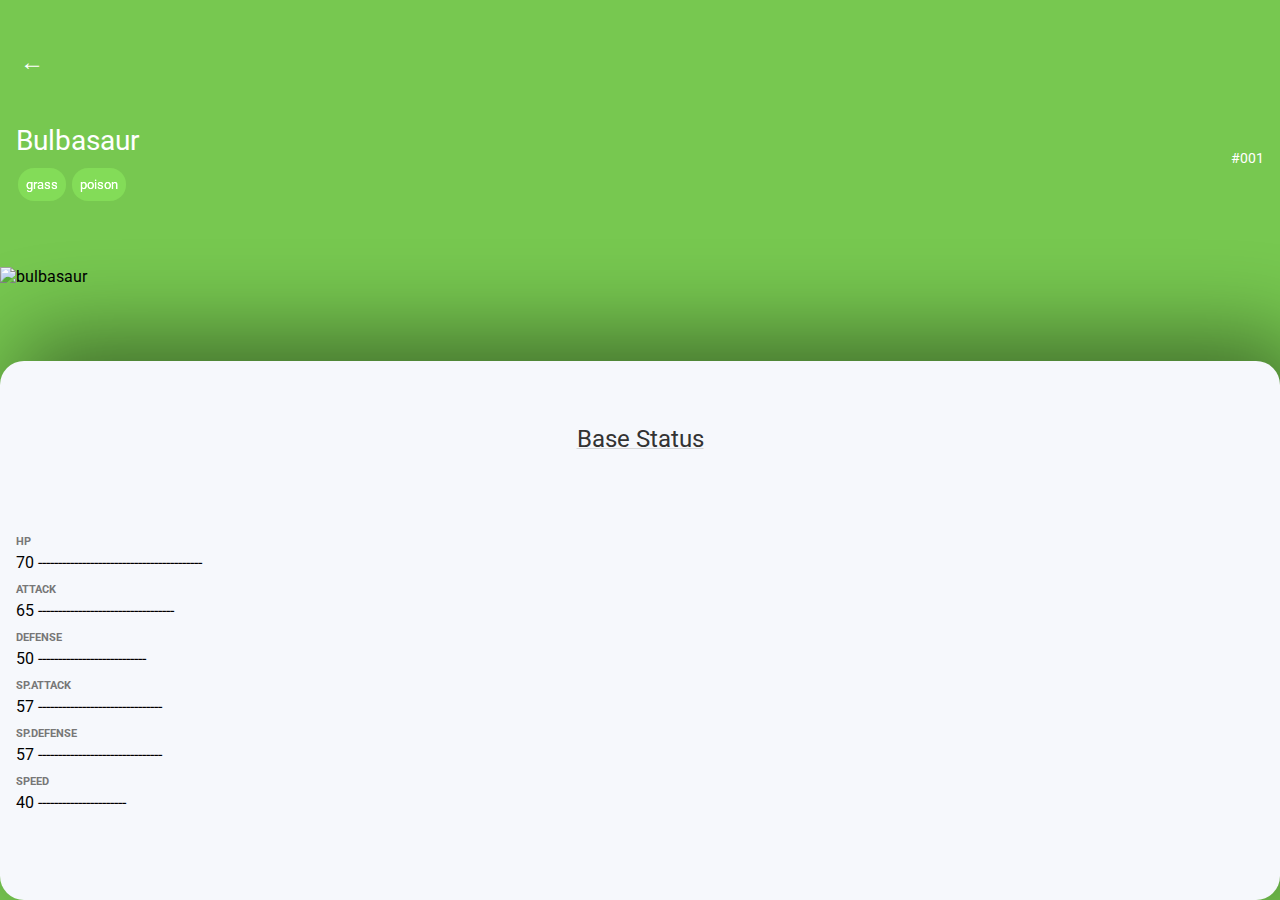
==== info-pokemon.html @ bbedbe47 "pokedex desafio dio" ====
<!DOCTYPE html>
<html lang="en">

<head>
    <meta charset="UTF-8">
    <meta name="viewport" content="width=device-width, initial-scale=1.0">
    <link rel="stylesheet" href="assets/style/style.css">

    <link rel="preconnect" href="https://fonts.googleapis.com">
    <link rel="preconnect" href="https://fonts.gstatic.com" crossorigin>
    <link href="https://fonts.googleapis.com/css2?family=Roboto:wght@100;300;500;700&display=swap" rel="stylesheet">

    <title>Pokedex</title>
</head>

<body class="grass">
    <section class="content-target">
        <a href="index.html">←</a>
        <div class="ordem">
            <span class="nome">bulbasaur</span>
            <span class="numero">#001</span>
        </div>
        <div class="detalhe">
            <span class="tipo grass">grass</span>
            <span class="tipo grass">poison</span>
        </div>
        <img src="https://raw.githubusercontent.com/PokeAPI/sprites/master/sprites/pokemon/other/dream-world/1.svg"
            alt="bulbasaur">

        <article class="detail-target">
            <p>Base Status</p>

            <div class="grid-status">
                <h6>HP</h6>
                <div>
                    <span>70</span>
                    <span>-----------------------------------------</span>
                </div>
                <h6>ATTACK</h6>
                <div>
                    <span>65</span>
                    <span>----------------------------------</span>
                </div>
                <h6>DEFENSE</h6>
                <div>
                    <span>50</span>
                    <span>---------------------------</span>
                </div>
                <h6>SP.ATTACK</h6>
                <div>
                    <span>57</span>
                    <span>-------------------------------</span>
                </div>
                <h6>SP.DEFENSE</h6>
                <div>
                    <span>57</span>
                    <span>-------------------------------</span>
                </div>
                <h6>SPEED</h6>
                <div>
                    <span>40</span>
                    <span>----------------------</span>
                </div>
            </div>
        </article>

    </section>

    <script src="assets/js/pokemon-model.js"></script>
    <script src="assets/js/poke-api.js"></script>
</body>

</html>
---- assets/style/style.css ----
/* reset css */
* {
    margin: 0;
    padding: 0;
    box-sizing: border-box;
    font-family: 'Roboto', sans-serif;
}

body {
    background-color: #f6f8fc;
}

/* cores dos pokemons pelo tipo */
.normal {
    background-color: #a6a877;
}

.grass {
    background-color: #77c850;
}

.fire {
    background-color: #ee7f30;
}

.water {
    background-color: #678fee;
}

.electric {
    background-color: #f7cf2e;
}

.ice {
    background-color: #98d5d7;
}

.ground {
    background-color: #dfbf69;
}

.flying {
    background-color: #a98ff0;
}

.poison {
    background-color: #a040a0;
}

.fighting {
    background-color: #bf3029;
}

.psychic {
    background-color: #f65687;
}

.dark {
    background-color: #725847;
}

.rock {
    background-color: #b8a137;
}

.bug {
    background-color: #a8b720;
}

.ghost {
    background-color: #6e5896;
}

.steel {
    background-color: #b9b7cf;
}

.dragon {
    background-color: #6f38f6;
}

.fairy {
    background-color: #f9aec7;
}

/* estilização mobile da lista de pokemons */
.content {
    padding: 1rem;
    background-color: #fff;
    height: 100vh;
    width: 100vw;
}

.pokemons {
    list-style: none;
    display: grid;
    grid-template-columns: 1fr;
}

.pokemon {
    margin: 0.5rem;
    padding: 1rem;
    border-radius: 1rem;
    display: flex;
    flex-direction: column;
}

.name {
    color: #fff;
    margin-bottom: 0.25rem;
    text-transform: capitalize;
}

.pokemon .detail {
    display: flex;
    flex-direction: row;
    align-items: center;
    justify-content: space-between;
}

.pokemon .number {
    color: #000;
    opacity: 0.3;
    text-align: right;
    font-size: 0.625rem;
}

.pokemon .detail .types {
    list-style: none;
}

.pokemon .detail .type {
    color: #fff;
    padding: 0.25rem 0.5rem;
    margin: 0.25rem 0;
    text-align: center;
    border-radius: 1rem;
    font-size: 0.625rem;
    filter: brightness(1.1);
}

.pokemon .detail img {
    max-width: 100%;
    height: 70px;
}

.pagination {
    display: flex;
    flex-direction: row;
    justify-content: center;
    align-items: center;
    width: 100%;
    padding: 1rem;
}

button {
    color: #fff;
    background-color: #6c79db;
    border: none;
    border-radius: 1rem;
    padding: 0.25rem 0.5rem;
    margin: 0.25rem 0;
    font-size: 0.625rem;
    cursor: pointer;
}

/* estilização mobile do pokemon selecionado */

.content-target {
    padding-top: 3rem;
    height: 100vh;
    width: 100vw;
    display: flex;
    flex-direction: column;
}

.content-target a {
    text-decoration: none;
    color: #fff;
    padding: 0 1.25rem;
    text-align: center;
    font-size: 1.5rem;
    width: 30px;
}

.content-target .ordem {
    margin: 3rem 1rem 0rem 1rem;
    color: #fff;
    text-transform: capitalize;
    display: flex;
    justify-content: space-between;
}

.ordem .nome {
    font-size: 1.75rem;
}

.ordem .numero {
    font-size: .85rem;
    margin-top: 26px;
}

.detalhe {
    margin: 0.15rem 0.15rem 0.15rem 1.15rem;
    display: flex;
    gap: 0.35rem;
    align-items: center;
}

.detalhe .tipo {
    color: #fff;
    padding: 0.55rem 0.5rem;
    text-align: center;
    font-size: 0.8rem;
    border-radius: 1rem;
    filter: brightness(1.1);
}

.content-target img {
    max-width: 100%;
    height: 160px;
    margin-top: 4rem;
}

.detail-target {
    background-color: #f6f8fc;
    height: 100vh;
    width: 100vw;
    padding: 1rem;
    border-radius: 1.5rem;
    box-shadow: #00000079 20px -20px 90px 2px;
    display: flex;
    flex-direction: column;
    align-items: start;
    justify-content: space-around;
}

.detail-target p {
    font-size: 1.5rem;
    margin: 1.5rem auto;
    color: #333;
    text-decoration: 1px solid #7774 underline;
}

.grid-status {
    display: flex;
    flex-direction: column;
    align-items: start;
    margin-bottom: 3rem;
    
}

.grid-status h6 {
    padding-top: 0.7rem;
    padding-bottom: 0.3rem;
    color: #777;
}

.grid-status div {
    align-items: center;
    gap: 3rem;
}
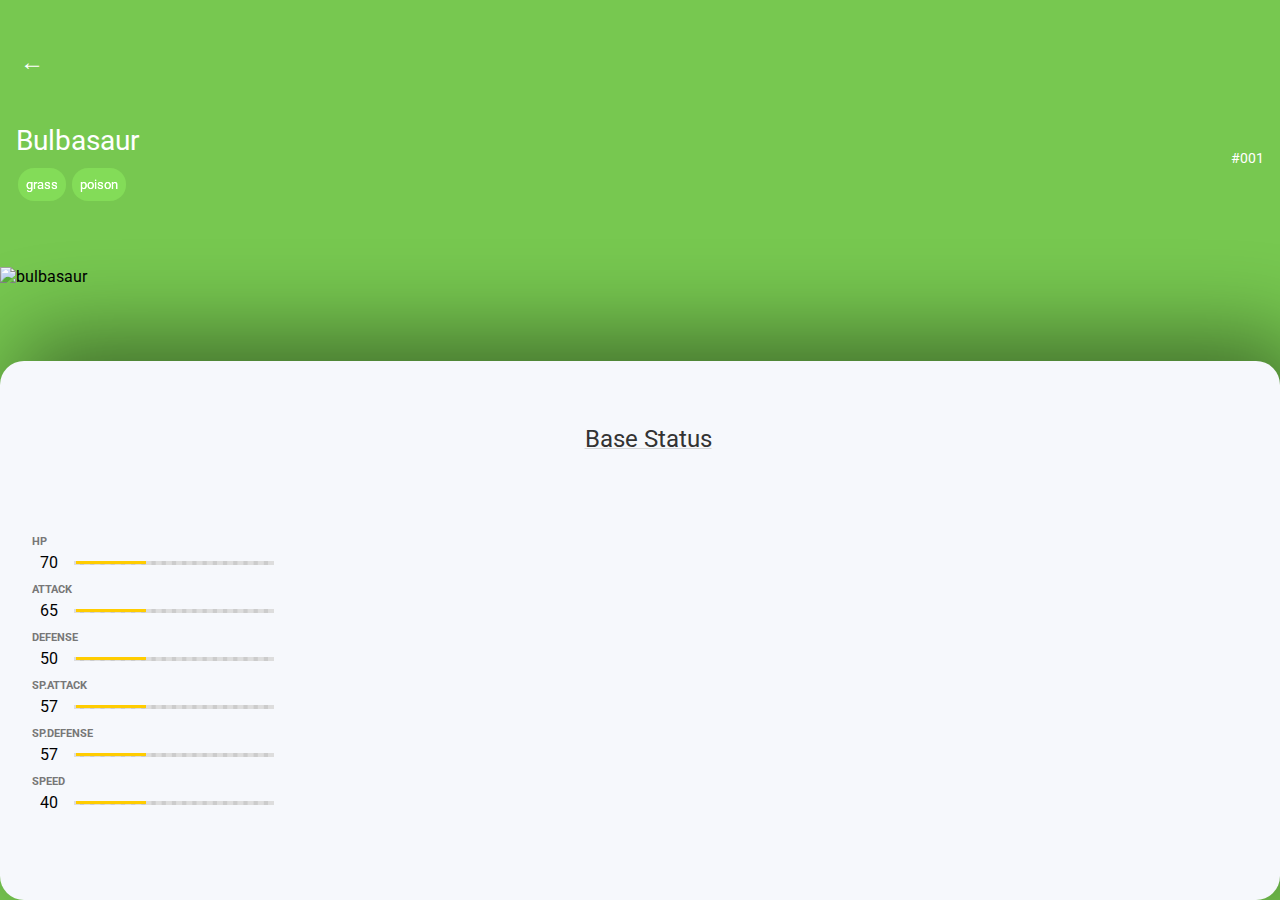
==== commit 4e7b7aaa: "pokedex desafio dio" ====
--- a/info-pokemon.html
+++ b/info-pokemon.html
@@ -34,32 +34,32 @@
                 <h6>HP</h6>
                 <div>
                     <span>70</span>
-                    <span>-----------------------------------------</span>
+                    <div class="barrinha"><span class="hp"></span></div>
                 </div>
                 <h6>ATTACK</h6>
                 <div>
                     <span>65</span>
-                    <span>----------------------------------</span>
+                    <div class="barrinha"><span class="atak"></span></div>
                 </div>
                 <h6>DEFENSE</h6>
                 <div>
                     <span>50</span>
-                    <span>---------------------------</span>
+                    <div class="barrinha"><span class="def"></span></div>
                 </div>
                 <h6>SP.ATTACK</h6>
                 <div>
                     <span>57</span>
-                    <span>-------------------------------</span>
+                    <div class="barrinha"><span class="sp-atak"></span></div>
                 </div>
                 <h6>SP.DEFENSE</h6>
                 <div>
                     <span>57</span>
-                    <span>-------------------------------</span>
+                    <div class="barrinha"><span class="sp-def"></span></div>
                 </div>
                 <h6>SPEED</h6>
                 <div>
                     <span>40</span>
-                    <span>----------------------</span>
+                    <div class="barrinha"><span class="speed"></span></div>
                 </div>
             </div>
         </article>
--- a/assets/style/style.css
+++ b/assets/style/style.css
@@ -226,7 +226,7 @@
     background-color: #f6f8fc;
     height: 100vh;
     width: 100vw;
-    padding: 1rem;
+    padding: 1rem 1rem 1rem 2rem;
     border-radius: 1.5rem;
     box-shadow: #00000079 20px -20px 90px 2px;
     display: flex;
@@ -257,6 +257,21 @@
 }
 
 .grid-status div {
-    align-items: center;
-    gap: 3rem;
+    display: flex;
+    align-items: center;
+    gap: 0.5rem;
+    margin-left: 0.5rem;
+}
+
+.barrinha {
+    width: 200px;
+    height: 3px;
+    background-color: #ccc;
+    border: 2px dashed #ddd;
+}
+
+.barrinha span {
+    height: 3px;
+    width: 70px;
+    background-color: #ffcc00;
 }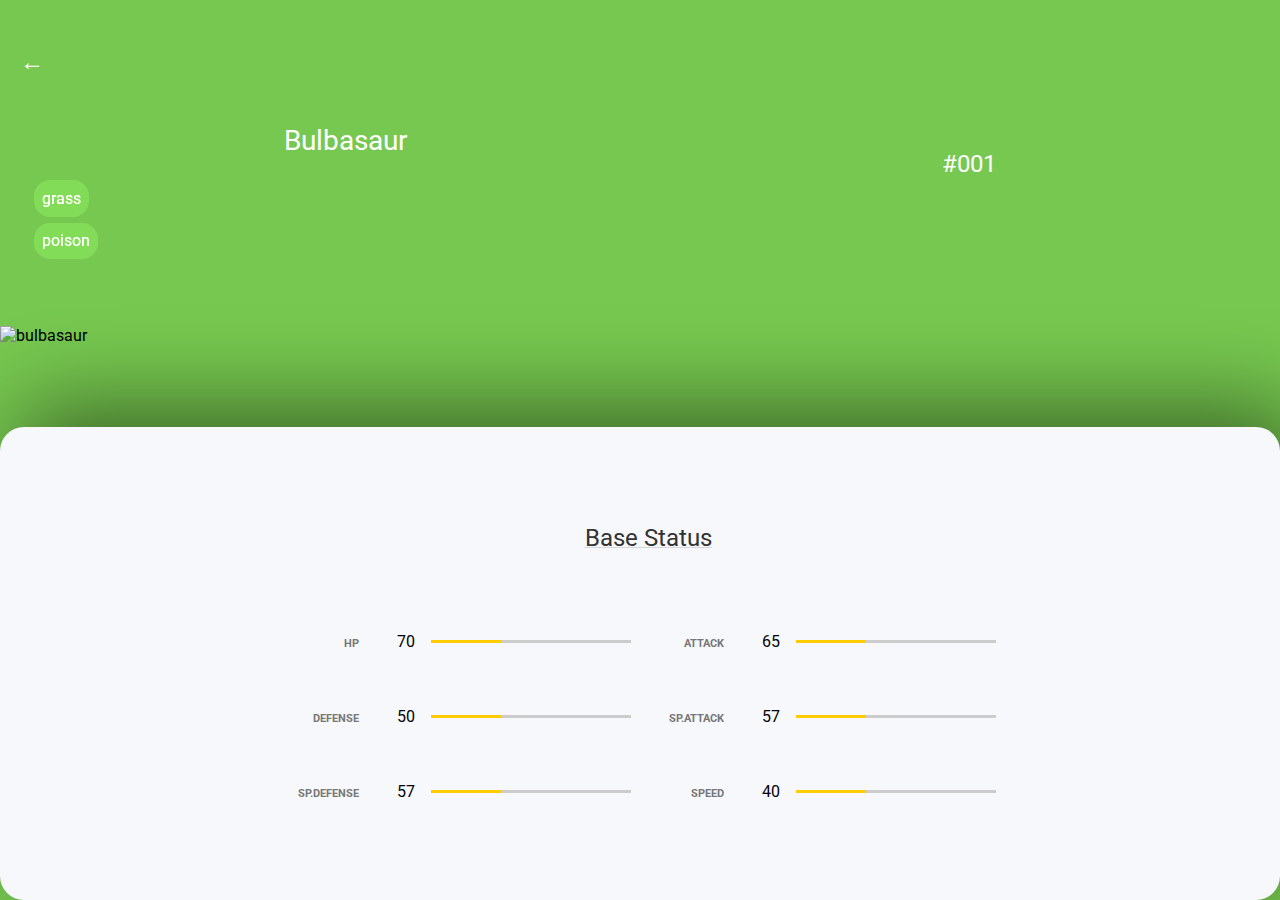
==== commit c68796c9: "pokedex desafio dio" ====
--- a/info-pokemon.html
+++ b/info-pokemon.html
@@ -5,6 +5,7 @@
     <meta charset="UTF-8">
     <meta name="viewport" content="width=device-width, initial-scale=1.0">
     <link rel="stylesheet" href="assets/style/style.css">
+    <link rel="stylesheet" href="assets/style/responsive.css">
 
     <link rel="preconnect" href="https://fonts.googleapis.com">
     <link rel="preconnect" href="https://fonts.gstatic.com" crossorigin>
@@ -30,7 +31,7 @@
         <article class="detail-target">
             <p>Base Status</p>
 
-            <div class="grid-status">
+            <div class="status">
                 <h6>HP</h6>
                 <div>
                     <span>70</span>
--- a/assets/style/style.css
+++ b/assets/style/style.css
@@ -232,7 +232,7 @@
     display: flex;
     flex-direction: column;
     align-items: start;
-    justify-content: space-around;
+    justify-content: space-evenly;
 }
 
 .detail-target p {
@@ -242,21 +242,21 @@
     text-decoration: 1px solid #7774 underline;
 }
 
-.grid-status {
-    display: flex;
-    flex-direction: column;
-    align-items: start;
+.status {
+    display: grid;
+    grid-template-columns: 1fr 5fr;
+    align-items: baseline;
     margin-bottom: 3rem;
-    
-}
-
-.grid-status h6 {
-    padding-top: 0.7rem;
-    padding-bottom: 0.3rem;
+    margin: 0 auto;
+}
+
+.status h6 {
+    text-align: end;
+    padding-bottom: 1.7rem;
     color: #777;
 }
 
-.grid-status div {
+.status div {
     display: flex;
     align-items: center;
     gap: 0.5rem;
@@ -267,7 +267,6 @@
     width: 200px;
     height: 3px;
     background-color: #ccc;
-    border: 2px dashed #ddd;
 }
 
 .barrinha span {
--- a/assets/style/responsive.css
+++ b/assets/style/responsive.css
@@ -0,0 +1,57 @@
+/* estilização responsiva da lista para computador */
+@media screen and (min-width: 992px) {
+    .content {
+        max-width: 992px;
+        height: auto;
+        margin: 1rem auto;
+        border-radius: 1rem;
+    }
+
+    .pokemons {
+        grid-template-columns: 1fr 1fr 1fr 1fr;
+    }
+}
+
+@media screen and (min-width: 576px) and (max-width: 991px) {
+    .pokemons {
+        grid-template-columns: 1fr 1fr 1fr;
+    }
+}
+
+@media screen and (min-width: 380px) and (max-width: 575px) {
+    .pokemons {
+        grid-template-columns: 1fr 1fr;
+    }
+}
+
+/* estilização responsiva do pokemon escolhido para computador */
+@media screen and (min-width: 770px) {
+    .status {
+        grid-template-columns: 1fr 4fr 1fr 4fr;
+        gap: 1.875rem;
+    }
+
+    .content-target img {
+        max-width: 100%;
+        height: 200px;
+        margin-top: 4rem;
+    }
+
+    .content-target .ordem {
+        justify-content: space-around;
+    }
+
+    .ordem .numero {
+        font-size: 1.5rem;
+    }
+    
+    .detalhe {
+        flex-direction: column;
+        align-items: baseline;
+    }
+
+    .detalhe .tipo {
+        font-size: 1rem;
+        margin-left: 1rem;
+    }
+}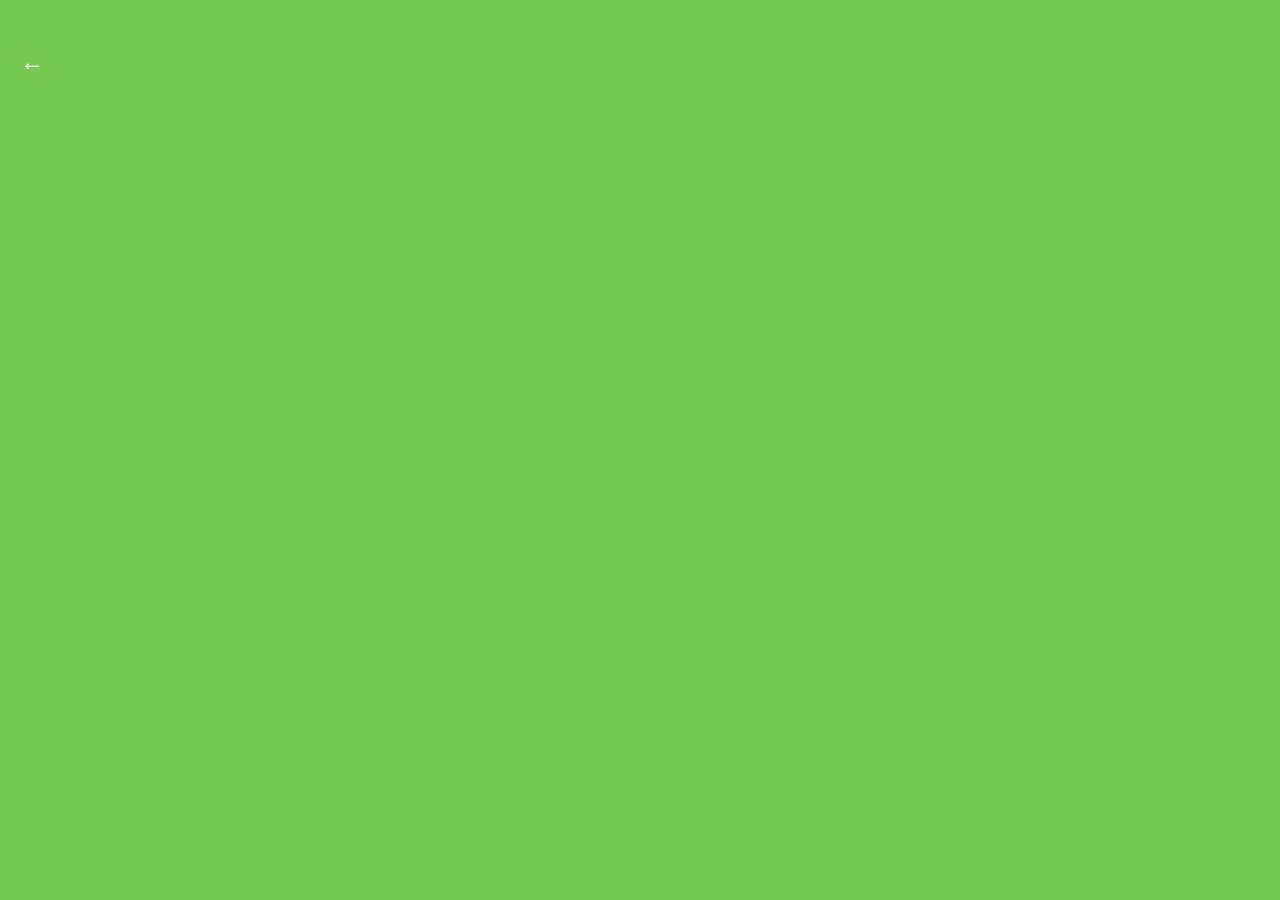
==== commit 5b324cd2: "pokedex desafio dio" ====
--- a/info-pokemon.html
+++ b/info-pokemon.html
@@ -17,7 +17,7 @@
 <body class="grass">
     <section class="content-target">
         <a href="index.html">←</a>
-        <div class="ordem">
+        <!-- <div class="ordem">
             <span class="nome">bulbasaur</span>
             <span class="numero">#001</span>
         </div>
@@ -63,12 +63,13 @@
                     <div class="barrinha"><span class="speed"></span></div>
                 </div>
             </div>
-        </article>
+        </article> -->
 
     </section>
 
     <script src="assets/js/pokemon-model.js"></script>
     <script src="assets/js/poke-api.js"></script>
+    <script src="assets/js/selected.js"></script>
 </body>
 
 </html>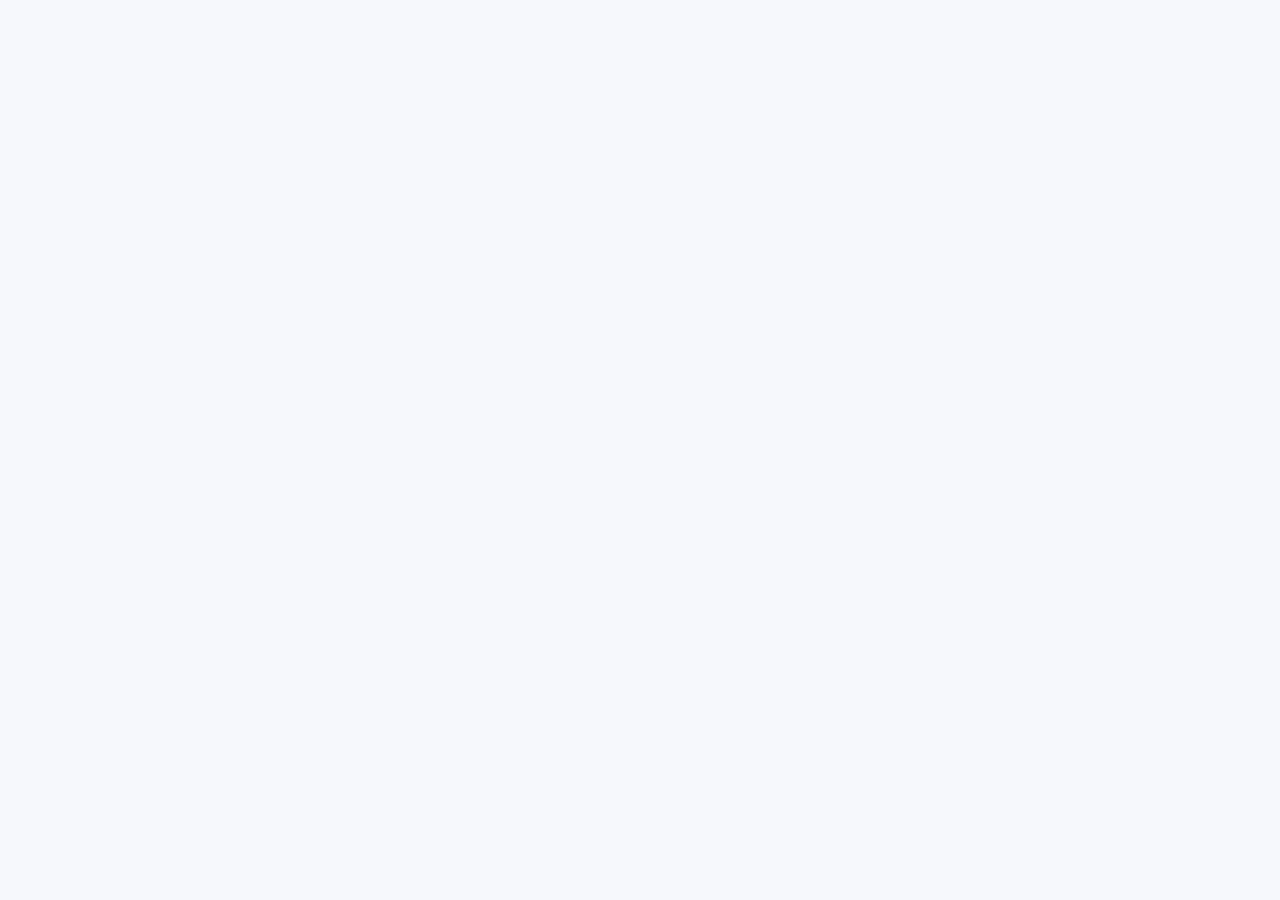
==== commit 2d21afe0: "pokedex desafio dio" ====
--- a/info-pokemon.html
+++ b/info-pokemon.html
@@ -4,9 +4,12 @@
 <head>
     <meta charset="UTF-8">
     <meta name="viewport" content="width=device-width, initial-scale=1.0">
+
+    <!-- CSS -->
     <link rel="stylesheet" href="assets/style/style.css">
     <link rel="stylesheet" href="assets/style/responsive.css">
 
+    <!-- Font Roboto -->
     <link rel="preconnect" href="https://fonts.googleapis.com">
     <link rel="preconnect" href="https://fonts.gstatic.com" crossorigin>
     <link href="https://fonts.googleapis.com/css2?family=Roboto:wght@100;300;500;700&display=swap" rel="stylesheet">
@@ -14,61 +17,13 @@
     <title>Pokedex</title>
 </head>
 
-<body class="grass">
+<body>
     <section class="content-target">
-        <a href="index.html">←</a>
-        <!-- <div class="ordem">
-            <span class="nome">bulbasaur</span>
-            <span class="numero">#001</span>
-        </div>
-        <div class="detalhe">
-            <span class="tipo grass">grass</span>
-            <span class="tipo grass">poison</span>
-        </div>
-        <img src="https://raw.githubusercontent.com/PokeAPI/sprites/master/sprites/pokemon/other/dream-world/1.svg"
-            alt="bulbasaur">
 
-        <article class="detail-target">
-            <p>Base Status</p>
-
-            <div class="status">
-                <h6>HP</h6>
-                <div>
-                    <span>70</span>
-                    <div class="barrinha"><span class="hp"></span></div>
-                </div>
-                <h6>ATTACK</h6>
-                <div>
-                    <span>65</span>
-                    <div class="barrinha"><span class="atak"></span></div>
-                </div>
-                <h6>DEFENSE</h6>
-                <div>
-                    <span>50</span>
-                    <div class="barrinha"><span class="def"></span></div>
-                </div>
-                <h6>SP.ATTACK</h6>
-                <div>
-                    <span>57</span>
-                    <div class="barrinha"><span class="sp-atak"></span></div>
-                </div>
-                <h6>SP.DEFENSE</h6>
-                <div>
-                    <span>57</span>
-                    <div class="barrinha"><span class="sp-def"></span></div>
-                </div>
-                <h6>SPEED</h6>
-                <div>
-                    <span>40</span>
-                    <div class="barrinha"><span class="speed"></span></div>
-                </div>
-            </div>
-        </article> -->
-
+        <!-- Pokemon information here -->
     </section>
 
     <script src="assets/js/pokemon-model.js"></script>
-    <script src="assets/js/poke-api.js"></script>
     <script src="assets/js/selected.js"></script>
 </body>
 
